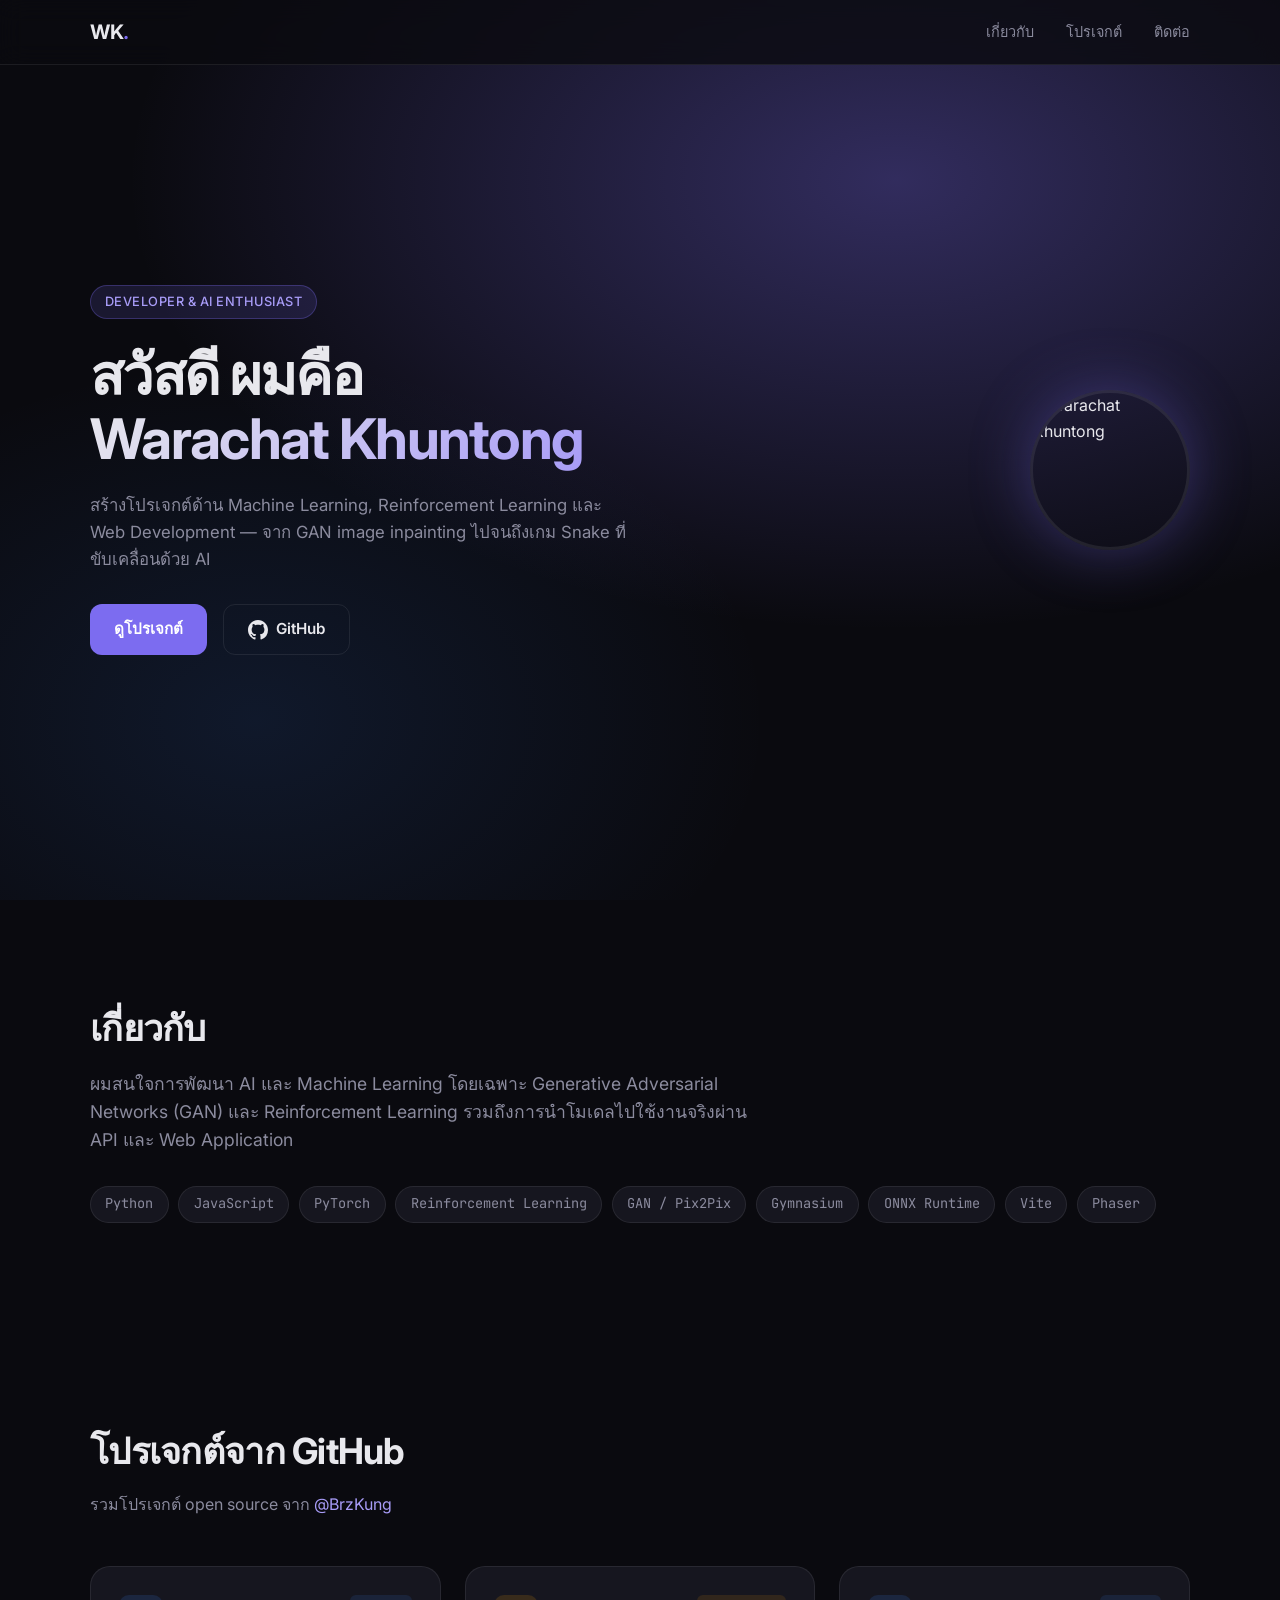
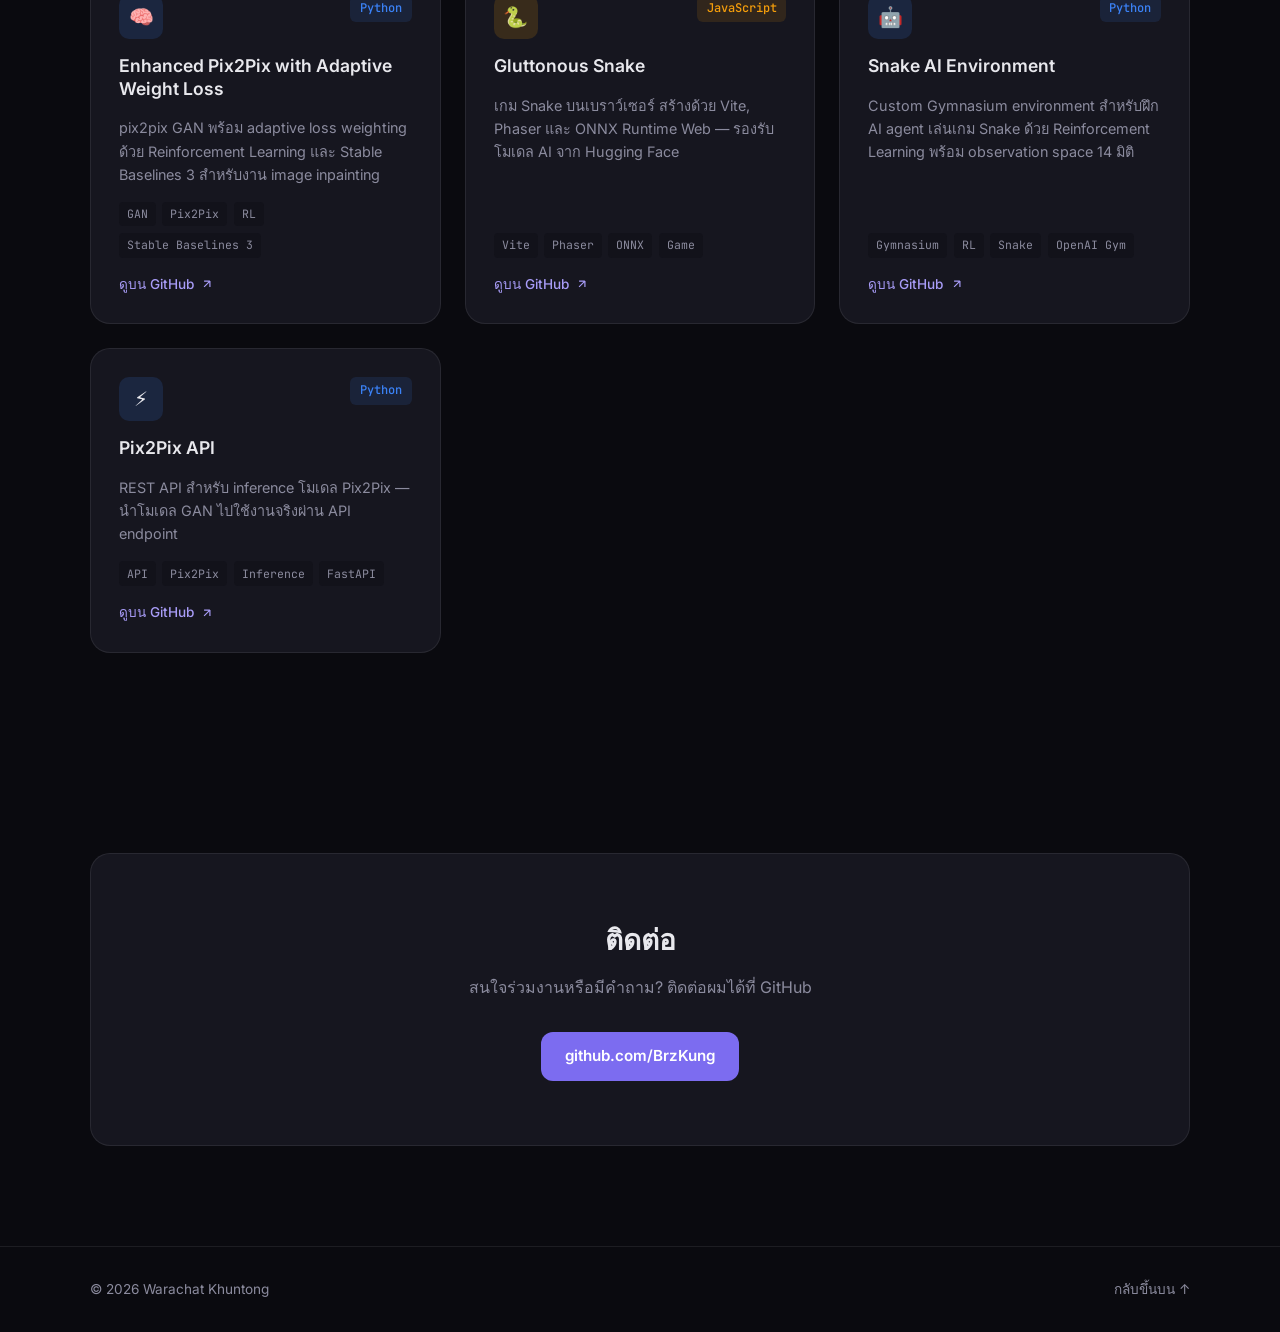
==== index.html @ 5121f23b "Add static portfolio site for GitHub Pages Deploy personal portfolio showcasing BrzKung open-source " ====
<!DOCTYPE html>
<html lang="th">
<head>
  <meta charset="UTF-8" />
  <meta name="viewport" content="width=device-width, initial-scale=1.0" />
  <meta name="description" content="Portfolio ของ Warachat Khuntong — AI, Machine Learning และ Web Development" />
  <title>Warachat Khuntong | Portfolio</title>
  <link rel="preconnect" href="https://fonts.googleapis.com" />
  <link rel="preconnect" href="https://fonts.gstatic.com" crossorigin />
  <link href="https://fonts.googleapis.com/css2?family=Inter:wght@400;500;600;700&family=JetBrains+Mono:wght@400;500&display=swap" rel="stylesheet" />
  <link rel="stylesheet" href="css/style.css" />
</head>
<body>
  <header class="header" id="top">
    <nav class="nav container">
      <a href="#top" class="nav__logo">WK<span class="nav__logo-dot">.</span></a>
      <button class="nav__toggle" aria-label="เปิดเมนู" aria-expanded="false">
        <span></span>
        <span></span>
        <span></span>
      </button>
      <ul class="nav__links">
        <li><a href="#about">เกี่ยวกับ</a></li>
        <li><a href="#projects">โปรเจกต์</a></li>
        <li><a href="#contact">ติดต่อ</a></li>
      </ul>
    </nav>
  </header>

  <main>
    <section class="hero">
      <div class="hero__bg" aria-hidden="true"></div>
      <div class="container hero__inner">
        <div class="hero__content">
          <div class="hero__badge">Developer &amp; AI Enthusiast</div>
          <h1 class="hero__title">
            สวัสดี ผมคือ<br />
            <span class="hero__name">Warachat Khuntong</span>
          </h1>
          <p class="hero__subtitle">
            สร้างโปรเจกต์ด้าน Machine Learning, Reinforcement Learning และ Web Development
            — จาก GAN image inpainting ไปจนถึงเกม Snake ที่ขับเคลื่อนด้วย AI
          </p>
          <div class="hero__actions">
            <a href="#projects" class="btn btn--primary">ดูโปรเจกต์</a>
            <a href="https://github.com/BrzKung" target="_blank" rel="noopener noreferrer" class="btn btn--ghost">
              <svg width="20" height="20" viewBox="0 0 24 24" fill="currentColor" aria-hidden="true"><path d="M12 0C5.37 0 0 5.37 0 12c0 5.31 3.435 9.795 8.205 11.385.6.105.825-.255.825-.57 0-.285-.015-1.23-.015-2.235-3.015.555-3.795-.735-4.035-1.41-.135-.345-.72-1.41-1.23-1.695-.42-.225-1.02-.78-.015-.795.945-.015 1.62.87 1.845 1.23 1.08 1.815 2.805 1.305 3.495.99.105-.78.42-1.305.765-1.605-2.67-.3-5.46-1.335-5.46-5.925 0-1.305.465-2.385 1.23-3.225-.12-.3-.54-1.53.12-3.18 0 0 1.005-.315 3.3 1.23.96-.27 1.98-.405 3-.405s2.04.135 3 .405c2.295-1.56 3.3-1.23 3.3-1.23.66 1.65.24 2.88.12 3.18.765.84 1.23 1.905 1.23 3.225 0 4.605-2.805 5.625-5.475 5.925.435.375.81 1.095.81 2.22 0 1.605-.015 2.895-.015 3.3 0 .315.225.69.825.57A12.02 12.02 0 0 0 24 12c0-6.63-5.37-12-12-12z"/></svg>
              GitHub
            </a>
          </div>
        </div>
        <div class="hero__avatar-wrap">
          <img
            src="https://avatars.githubusercontent.com/u/87606134?v=4"
            alt="Warachat Khuntong"
            class="hero__avatar"
            width="160"
            height="160"
          />
        </div>
      </div>
    </section>

    <section class="about section" id="about">
      <div class="container">
        <h2 class="section__title">เกี่ยวกับ</h2>
        <div class="about__grid">
          <p class="about__text">
            ผมสนใจการพัฒนา AI และ Machine Learning โดยเฉพาะ Generative Adversarial Networks (GAN)
            และ Reinforcement Learning รวมถึงการนำโมเดลไปใช้งานจริงผ่าน API และ Web Application
          </p>
          <div class="about__skills">
            <span class="skill-tag">Python</span>
            <span class="skill-tag">JavaScript</span>
            <span class="skill-tag">PyTorch</span>
            <span class="skill-tag">Reinforcement Learning</span>
            <span class="skill-tag">GAN / Pix2Pix</span>
            <span class="skill-tag">Gymnasium</span>
            <span class="skill-tag">ONNX Runtime</span>
            <span class="skill-tag">Vite</span>
            <span class="skill-tag">Phaser</span>
          </div>
        </div>
      </div>
    </section>

    <section class="projects section" id="projects">
      <div class="container">
        <h2 class="section__title">โปรเจกต์จาก GitHub</h2>
        <p class="section__subtitle">รวมโปรเจกต์ open source จาก <a href="https://github.com/BrzKung" target="_blank" rel="noopener noreferrer">@BrzKung</a></p>
        <div class="projects__grid" id="projects-grid"></div>
      </div>
    </section>

    <section class="contact section" id="contact">
      <div class="container">
        <div class="contact__card">
          <h2 class="contact__title">ติดต่อ</h2>
          <p class="contact__text">สนใจร่วมงานหรือมีคำถาม? ติดต่อผมได้ที่ GitHub</p>
          <a href="https://github.com/BrzKung" target="_blank" rel="noopener noreferrer" class="btn btn--primary">
            github.com/BrzKung
          </a>
        </div>
      </div>
    </section>
  </main>

  <footer class="footer">
    <div class="container footer__inner">
      <p>&copy; <span id="year"></span> Warachat Khuntong</p>
      <a href="#top" class="footer__top">กลับขึ้นบน ↑</a>
    </div>
  </footer>

  <script src="js/main.js"></script>
</body>
</html>
---- css/style.css ----
:root {
  --bg: #0a0a0f;
  --bg-elevated: #12121a;
  --bg-card: #16161f;
  --border: rgba(255, 255, 255, 0.08);
  --text: #e8e8ed;
  --text-muted: #8b8b9e;
  --accent: #7c6cf0;
  --accent-light: #a89cf7;
  --accent-glow: rgba(124, 108, 240, 0.35);
  --python: #3b82f6;
  --javascript: #f59e0b;
  --radius: 12px;
  --radius-lg: 20px;
  --font: "Inter", system-ui, sans-serif;
  --font-mono: "JetBrains Mono", monospace;
  --transition: 0.25s ease;
}

*,
*::before,
*::after {
  box-sizing: border-box;
  margin: 0;
  padding: 0;
}

html {
  scroll-behavior: smooth;
}

body {
  font-family: var(--font);
  background: var(--bg);
  color: var(--text);
  line-height: 1.6;
  -webkit-font-smoothing: antialiased;
}

a {
  color: var(--accent-light);
  text-decoration: none;
  transition: color var(--transition);
}

a:hover {
  color: var(--text);
}

img {
  display: block;
  max-width: 100%;
}

.container {
  width: min(1100px, 92vw);
  margin-inline: auto;
}

/* Header */
.header {
  position: fixed;
  top: 0;
  left: 0;
  right: 0;
  z-index: 100;
  background: rgba(10, 10, 15, 0.8);
  backdrop-filter: blur(12px);
  border-bottom: 1px solid var(--border);
}

.nav {
  display: flex;
  align-items: center;
  justify-content: space-between;
  height: 64px;
}

.nav__logo {
  font-weight: 700;
  font-size: 1.25rem;
  color: var(--text);
  letter-spacing: -0.02em;
}

.nav__logo-dot {
  color: var(--accent);
}

.nav__links {
  display: flex;
  gap: 2rem;
  list-style: none;
}

.nav__links a {
  color: var(--text-muted);
  font-size: 0.9rem;
  font-weight: 500;
}

.nav__links a:hover {
  color: var(--text);
}

.nav__toggle {
  display: none;
  flex-direction: column;
  gap: 5px;
  background: none;
  border: none;
  cursor: pointer;
  padding: 4px;
}

.nav__toggle span {
  display: block;
  width: 22px;
  height: 2px;
  background: var(--text);
  border-radius: 2px;
  transition: var(--transition);
}

/* Hero */
.hero {
  position: relative;
  min-height: 100vh;
  display: flex;
  flex-direction: column;
  justify-content: center;
  padding: 120px 0 80px;
  overflow: hidden;
}

.hero__bg {
  position: absolute;
  inset: 0;
  background:
    radial-gradient(ellipse 60% 50% at 70% 20%, var(--accent-glow), transparent),
    radial-gradient(ellipse 40% 40% at 20% 80%, rgba(59, 130, 246, 0.12), transparent);
  pointer-events: none;
}

.hero__inner {
  position: relative;
  z-index: 1;
  display: grid;
  grid-template-columns: 1fr auto;
  align-items: center;
  gap: 3rem;
}

.hero__content {
  min-width: 0;
}

.hero__badge {
  display: inline-block;
  padding: 0.35rem 0.85rem;
  border-radius: 999px;
  background: rgba(124, 108, 240, 0.15);
  border: 1px solid rgba(124, 108, 240, 0.3);
  color: var(--accent-light);
  font-size: 0.8rem;
  font-weight: 500;
  letter-spacing: 0.04em;
  text-transform: uppercase;
  margin-bottom: 1.5rem;
}

.hero__title {
  font-size: clamp(2.2rem, 5vw, 3.5rem);
  font-weight: 700;
  line-height: 1.15;
  letter-spacing: -0.03em;
  margin-bottom: 1.25rem;
}

.hero__name {
  background: linear-gradient(135deg, var(--text) 0%, var(--accent-light) 100%);
  -webkit-background-clip: text;
  -webkit-text-fill-color: transparent;
  background-clip: text;
}

.hero__subtitle {
  max-width: 540px;
  color: var(--text-muted);
  font-size: 1.05rem;
  margin-bottom: 2rem;
}

.hero__actions {
  display: flex;
  flex-wrap: wrap;
  gap: 1rem;
}

.hero__avatar-wrap {
  flex-shrink: 0;
}

.hero__avatar {
  width: 160px;
  height: 160px;
  border-radius: 50%;
  border: 3px solid var(--border);
  box-shadow: 0 0 60px var(--accent-glow);
  object-fit: cover;
}

/* Buttons */
.btn {
  display: inline-flex;
  align-items: center;
  gap: 0.5rem;
  padding: 0.75rem 1.5rem;
  border-radius: var(--radius);
  font-weight: 600;
  font-size: 0.95rem;
  transition: all var(--transition);
  border: none;
  cursor: pointer;
}

.btn--primary {
  background: var(--accent);
  color: #fff;
}

.btn--primary:hover {
  background: var(--accent-light);
  color: #fff;
  transform: translateY(-2px);
  box-shadow: 0 8px 24px var(--accent-glow);
}

.btn--ghost {
  background: transparent;
  color: var(--text);
  border: 1px solid var(--border);
}

.btn--ghost:hover {
  border-color: var(--accent);
  color: var(--accent-light);
  transform: translateY(-2px);
}

/* Sections */
.section {
  padding: 100px 0;
}

.section__title {
  font-size: clamp(1.75rem, 3vw, 2.25rem);
  font-weight: 700;
  letter-spacing: -0.02em;
  margin-bottom: 0.75rem;
}

.section__subtitle {
  color: var(--text-muted);
  margin-bottom: 3rem;
}

/* About */
.about__grid {
  display: grid;
  gap: 2rem;
}

.about__text {
  font-size: 1.1rem;
  color: var(--text-muted);
  max-width: 680px;
}

.about__skills {
  display: flex;
  flex-wrap: wrap;
  gap: 0.6rem;
}

.skill-tag {
  padding: 0.4rem 0.9rem;
  border-radius: 999px;
  background: var(--bg-card);
  border: 1px solid var(--border);
  font-size: 0.85rem;
  color: var(--text-muted);
  font-family: var(--font-mono);
}

/* Projects */
.projects__grid {
  display: grid;
  grid-template-columns: repeat(auto-fill, minmax(300px, 1fr));
  gap: 1.5rem;
}

.project-card {
  background: var(--bg-card);
  border: 1px solid var(--border);
  border-radius: var(--radius-lg);
  padding: 1.75rem;
  display: flex;
  flex-direction: column;
  gap: 1rem;
  transition: all var(--transition);
}

.project-card:hover {
  border-color: rgba(124, 108, 240, 0.4);
  transform: translateY(-4px);
  box-shadow: 0 12px 40px rgba(0, 0, 0, 0.4);
}

.project-card__header {
  display: flex;
  align-items: flex-start;
  justify-content: space-between;
  gap: 1rem;
}

.project-card__icon {
  width: 44px;
  height: 44px;
  border-radius: 10px;
  display: flex;
  align-items: center;
  justify-content: center;
  font-size: 1.25rem;
  flex-shrink: 0;
}

.project-card__icon--python {
  background: rgba(59, 130, 246, 0.15);
}

.project-card__icon--javascript {
  background: rgba(245, 158, 11, 0.15);
}

.project-card__lang {
  font-family: var(--font-mono);
  font-size: 0.75rem;
  font-weight: 500;
  padding: 0.25rem 0.6rem;
  border-radius: 6px;
  flex-shrink: 0;
}

.project-card__lang--python {
  color: var(--python);
  background: rgba(59, 130, 246, 0.12);
}

.project-card__lang--javascript {
  color: var(--javascript);
  background: rgba(245, 158, 11, 0.12);
}

.project-card__title {
  font-size: 1.1rem;
  font-weight: 600;
  color: var(--text);
  line-height: 1.3;
}

.project-card__title a {
  color: inherit;
}

.project-card__title a:hover {
  color: var(--accent-light);
}

.project-card__desc {
  color: var(--text-muted);
  font-size: 0.9rem;
  flex: 1;
}

.project-card__tags {
  display: flex;
  flex-wrap: wrap;
  gap: 0.4rem;
}

.project-card__tag {
  font-size: 0.72rem;
  font-family: var(--font-mono);
  color: var(--text-muted);
  padding: 0.2rem 0.5rem;
  border-radius: 4px;
  background: var(--bg-elevated);
}

.project-card__link {
  display: inline-flex;
  align-items: center;
  gap: 0.4rem;
  font-size: 0.85rem;
  font-weight: 500;
  color: var(--accent-light);
  margin-top: auto;
}

.project-card__link svg {
  transition: transform var(--transition);
}

.project-card__link:hover svg {
  transform: translate(2px, -2px);
}

/* Contact */
.contact__card {
  text-align: center;
  padding: 4rem 2rem;
  background: var(--bg-card);
  border: 1px solid var(--border);
  border-radius: var(--radius-lg);
}

.contact__title {
  font-size: 1.75rem;
  margin-bottom: 0.75rem;
}

.contact__text {
  color: var(--text-muted);
  margin-bottom: 2rem;
}

/* Footer */
.footer {
  padding: 2rem 0;
  border-top: 1px solid var(--border);
}

.footer__inner {
  display: flex;
  align-items: center;
  justify-content: space-between;
  font-size: 0.85rem;
  color: var(--text-muted);
}

.footer__top {
  color: var(--text-muted);
}

.footer__top:hover {
  color: var(--accent-light);
}

/* Responsive */
@media (max-width: 768px) {
  .hero__inner {
    grid-template-columns: 1fr;
    gap: 2rem;
  }

  .hero__avatar-wrap {
    order: -1;
  }

  .hero {
    padding-bottom: 60px;
  }
}

@media (max-width: 640px) {
  .nav__toggle {
    display: flex;
  }

  .nav__links {
    position: fixed;
    top: 64px;
    left: 0;
    right: 0;
    flex-direction: column;
    gap: 0;
    background: var(--bg-elevated);
    border-bottom: 1px solid var(--border);
    padding: 1rem 0;
    transform: translateY(-120%);
    opacity: 0;
    pointer-events: none;
    transition: all var(--transition);
  }

  .nav__links.is-open {
    transform: translateY(0);
    opacity: 1;
    pointer-events: auto;
  }

  .nav__links li a {
    display: block;
    padding: 0.75rem 1.5rem;
  }

  .nav__toggle.is-open span:nth-child(1) {
    transform: rotate(45deg) translate(5px, 5px);
  }

  .nav__toggle.is-open span:nth-child(2) {
    opacity: 0;
  }

  .nav__toggle.is-open span:nth-child(3) {
    transform: rotate(-45deg) translate(5px, -5px);
  }

  .section {
    padding: 70px 0;
  }
}
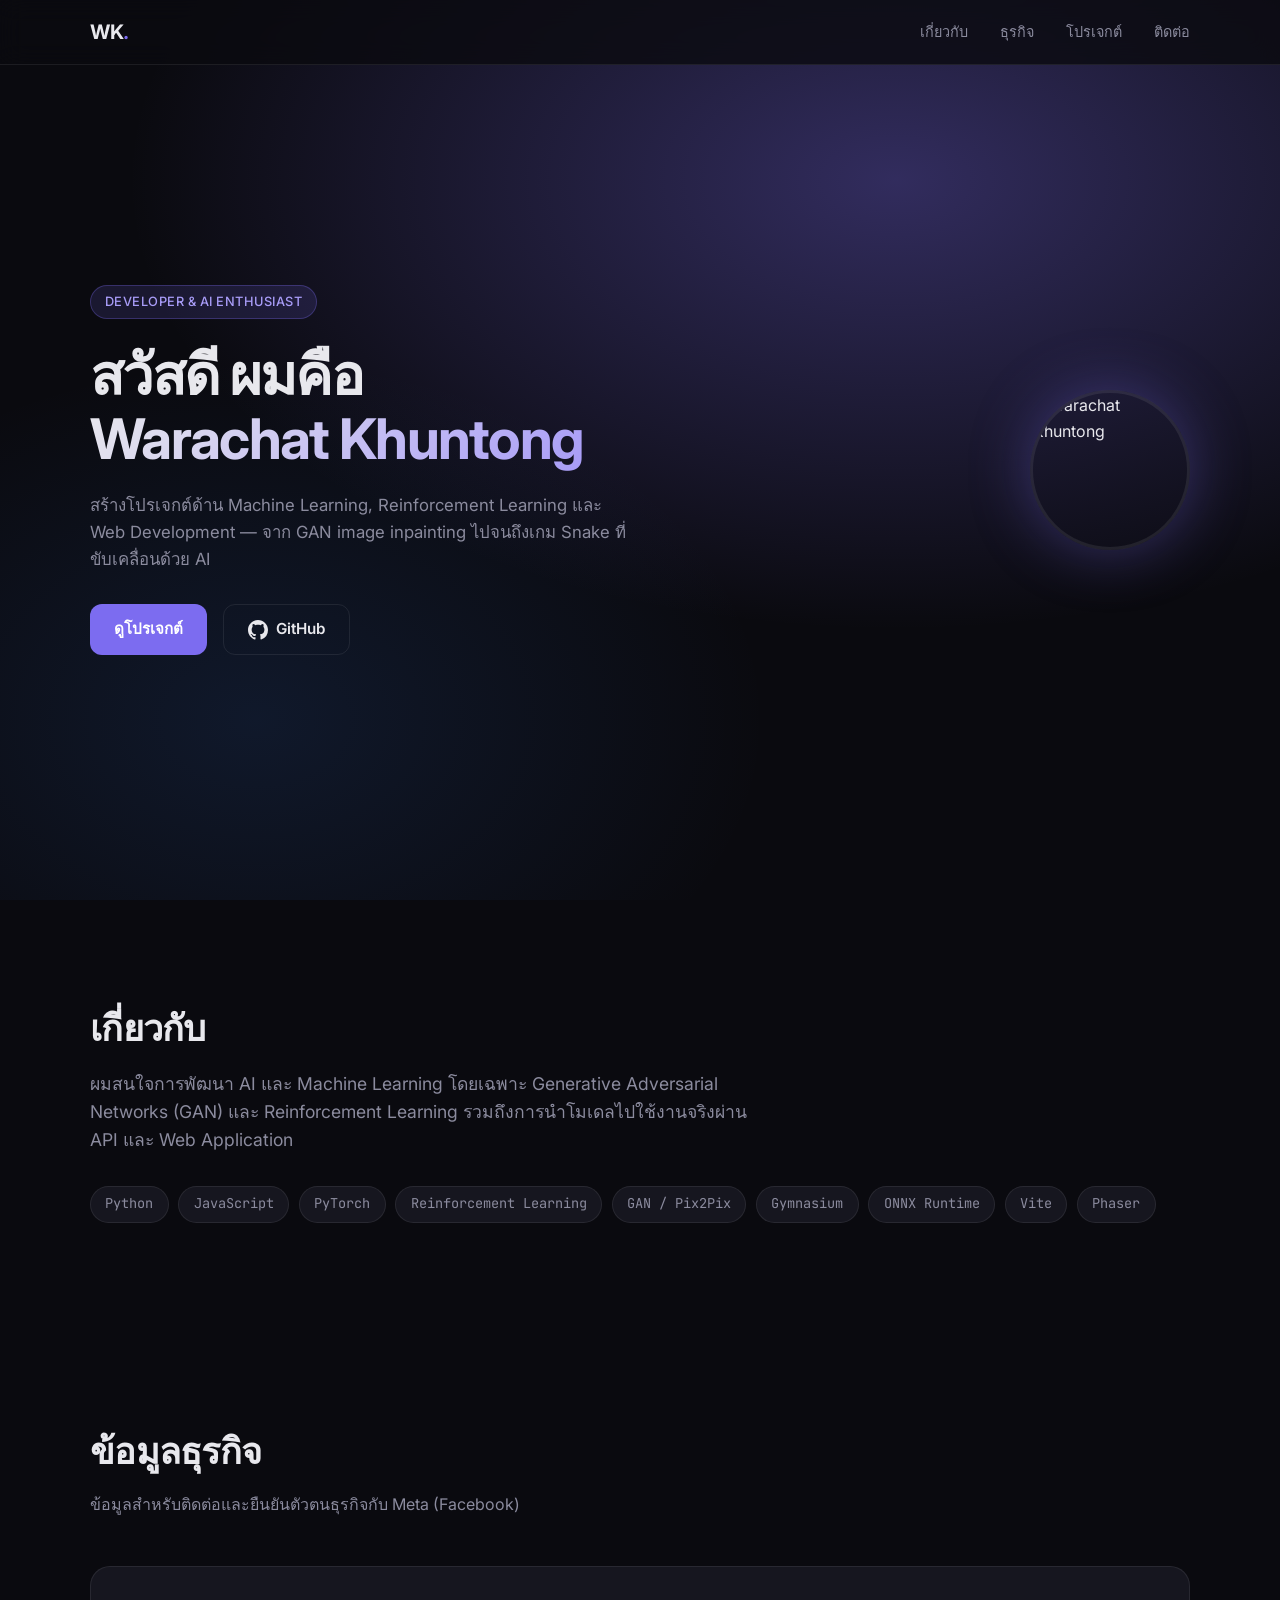
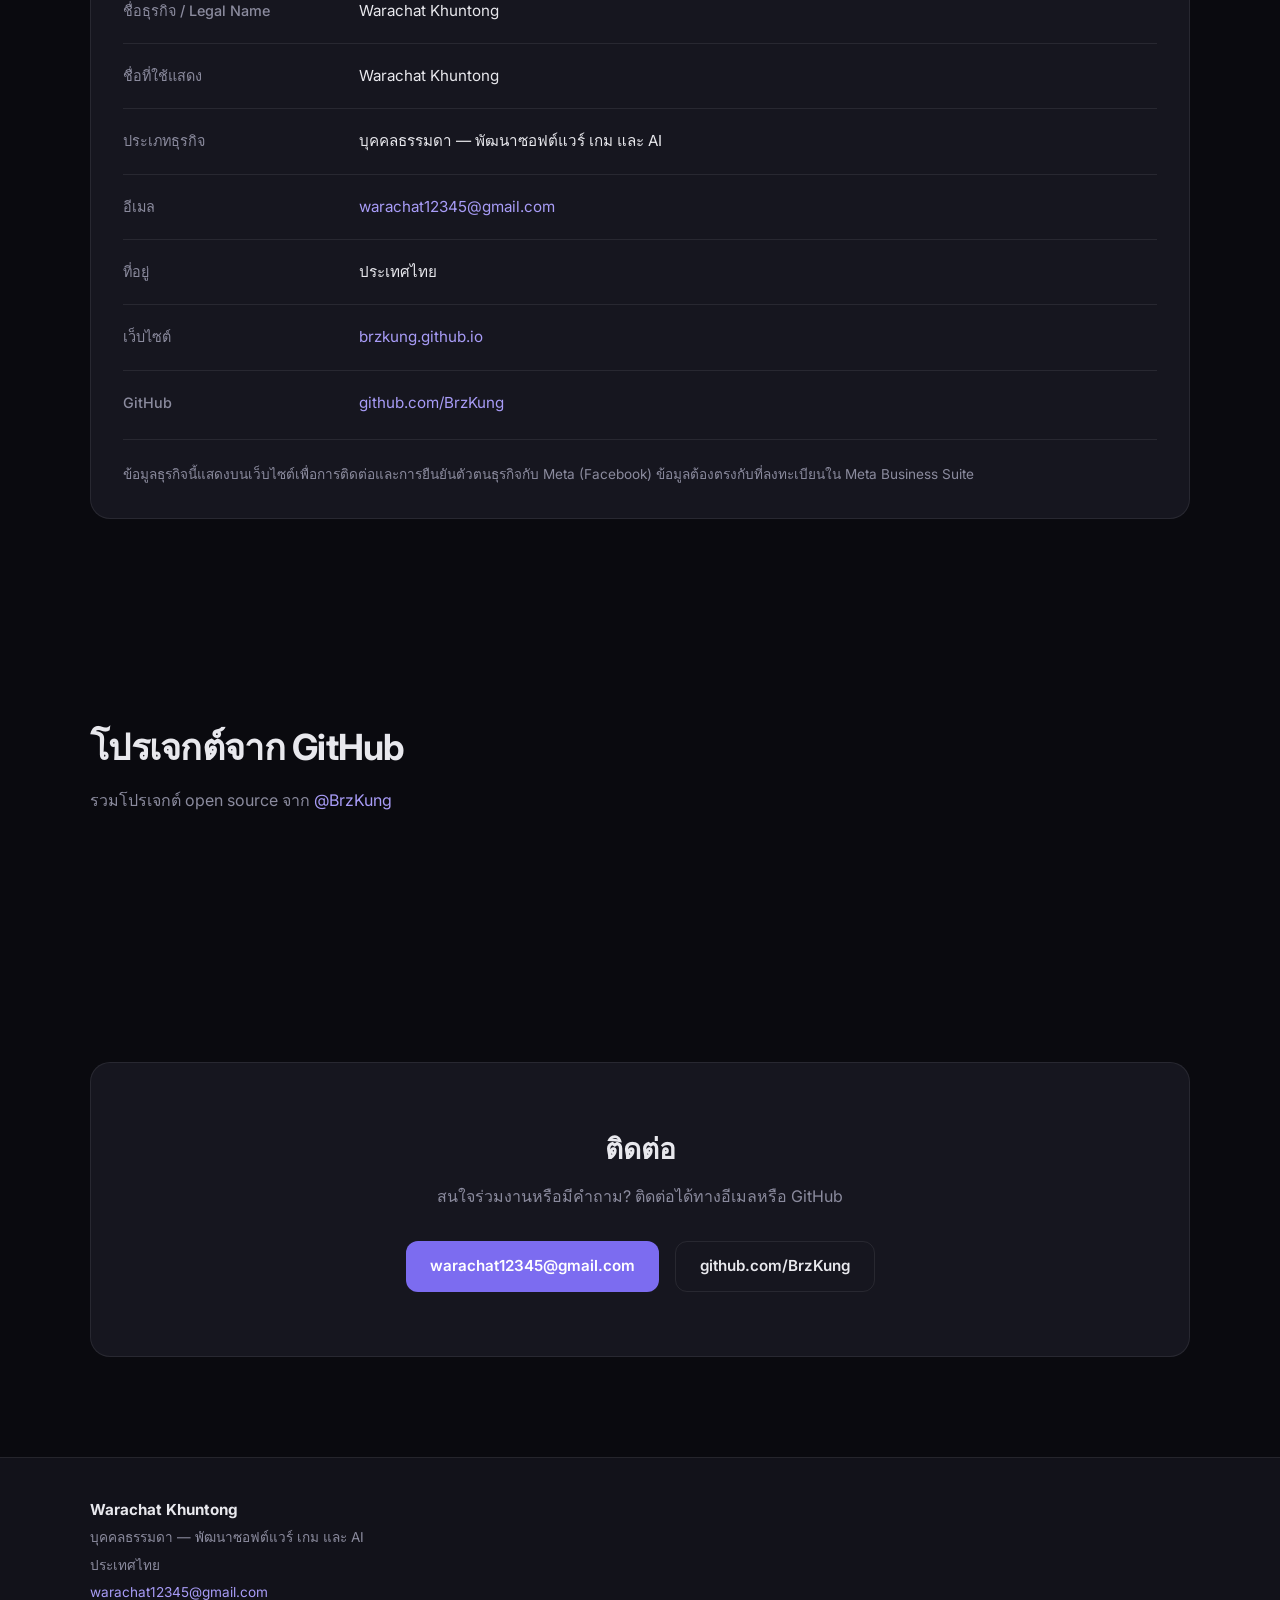
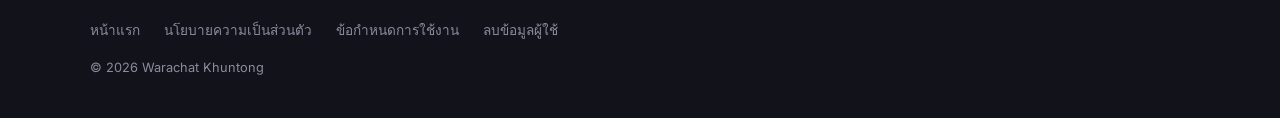
==== commit 6700072b: "Add business verification pages for Meta Facebook Include business info section, privacy policy, ter" ====
--- a/index.html
+++ b/index.html
@@ -21,6 +21,7 @@
       </button>
       <ul class="nav__links">
         <li><a href="#about">เกี่ยวกับ</a></li>
+        <li><a href="#business">ธุรกิจ</a></li>
         <li><a href="#projects">โปรเจกต์</a></li>
         <li><a href="#contact">ติดต่อ</a></li>
       </ul>
@@ -84,6 +85,14 @@
       </div>
     </section>
 
+    <section class="business section" id="business">
+      <div class="container">
+        <h2 class="section__title">ข้อมูลธุรกิจ</h2>
+        <p class="section__subtitle">ข้อมูลสำหรับติดต่อและยืนยันตัวตนธุรกิจกับ Meta (Facebook)</p>
+        <div class="business__card" id="business-info"></div>
+      </div>
+    </section>
+
     <section class="projects section" id="projects">
       <div class="container">
         <h2 class="section__title">โปรเจกต์จาก GitHub</h2>
@@ -96,22 +105,21 @@
       <div class="container">
         <div class="contact__card">
           <h2 class="contact__title">ติดต่อ</h2>
-          <p class="contact__text">สนใจร่วมงานหรือมีคำถาม? ติดต่อผมได้ที่ GitHub</p>
-          <a href="https://github.com/BrzKung" target="_blank" rel="noopener noreferrer" class="btn btn--primary">
-            github.com/BrzKung
-          </a>
+          <p class="contact__text">สนใจร่วมงานหรือมีคำถาม? ติดต่อได้ทางอีเมลหรือ GitHub</p>
+          <div class="contact__actions">
+            <a href="mailto:warachat12345@gmail.com" class="btn btn--primary">warachat12345@gmail.com</a>
+            <a href="https://github.com/BrzKung" target="_blank" rel="noopener noreferrer" class="btn btn--ghost">
+              github.com/BrzKung
+            </a>
+          </div>
         </div>
       </div>
     </section>
   </main>
 
-  <footer class="footer">
-    <div class="container footer__inner">
-      <p>&copy; <span id="year"></span> Warachat Khuntong</p>
-      <a href="#top" class="footer__top">กลับขึ้นบน ↑</a>
-    </div>
-  </footer>
+  <footer class="footer" id="legal-footer"></footer>
 
+  <script src="js/site-config.js"></script>
   <script src="js/main.js"></script>
 </body>
 </html>
--- a/css/style.css
+++ b/css/style.css
@@ -435,26 +435,146 @@
   margin-bottom: 2rem;
 }
 
+.contact__actions {
+  display: flex;
+  flex-wrap: wrap;
+  gap: 1rem;
+  justify-content: center;
+}
+
+/* Business */
+.business__card {
+  background: var(--bg-card);
+  border: 1px solid var(--border);
+  border-radius: var(--radius-lg);
+  padding: 2rem;
+}
+
+.business-info {
+  display: grid;
+  gap: 1.25rem;
+}
+
+.business-info__row {
+  display: grid;
+  grid-template-columns: minmax(140px, 220px) 1fr;
+  gap: 1rem;
+  padding-bottom: 1.25rem;
+  border-bottom: 1px solid var(--border);
+}
+
+.business-info__row:last-child {
+  border-bottom: none;
+  padding-bottom: 0;
+}
+
+.business-info__row dt {
+  color: var(--text-muted);
+  font-size: 0.9rem;
+  font-weight: 500;
+}
+
+.business-info__row dd {
+  color: var(--text);
+  font-size: 0.95rem;
+}
+
+.business-info__row dd a {
+  color: var(--accent-light);
+}
+
+.business-info__note {
+  margin-top: 1.5rem;
+  padding-top: 1.5rem;
+  border-top: 1px solid var(--border);
+  color: var(--text-muted);
+  font-size: 0.85rem;
+}
+
+/* Legal pages */
+.legal-page {
+  padding: 120px 0 80px;
+}
+
+.legal-page__content {
+  max-width: 720px;
+}
+
+.legal-page h1 {
+  font-size: clamp(1.75rem, 3vw, 2.25rem);
+  margin-bottom: 0.5rem;
+}
+
+.legal-page__updated {
+  color: var(--text-muted);
+  font-size: 0.9rem;
+  margin-bottom: 2rem;
+}
+
+.legal-page h2 {
+  font-size: 1.15rem;
+  margin: 2rem 0 0.75rem;
+}
+
+.legal-page p,
+.legal-page li {
+  color: var(--text-muted);
+  margin-bottom: 0.75rem;
+}
+
+.legal-page ul,
+.legal-page ol {
+  padding-left: 1.25rem;
+  margin-bottom: 1rem;
+}
+
+.legal-page a {
+  color: var(--accent-light);
+}
+
+.legal-footer__inner {
+  display: grid;
+  gap: 1rem;
+}
+
+.legal-footer__brand {
+  display: flex;
+  flex-direction: column;
+  gap: 0.35rem;
+  font-size: 0.85rem;
+  color: var(--text-muted);
+}
+
+.legal-footer__brand strong {
+  color: var(--text);
+  font-size: 0.95rem;
+}
+
+.legal-footer__links {
+  display: flex;
+  flex-wrap: wrap;
+  gap: 1rem 1.5rem;
+  font-size: 0.85rem;
+}
+
+.legal-footer__links a {
+  color: var(--text-muted);
+}
+
+.legal-footer__links a:hover {
+  color: var(--accent-light);
+}
+
+.legal-footer__copy {
+  font-size: 0.8rem;
+  color: var(--text-muted);
+}
+
 /* Footer */
 .footer {
-  padding: 2rem 0;
+  padding: 2.5rem 0;
   border-top: 1px solid var(--border);
-}
-
-.footer__inner {
-  display: flex;
-  align-items: center;
-  justify-content: space-between;
-  font-size: 0.85rem;
-  color: var(--text-muted);
-}
-
-.footer__top {
-  color: var(--text-muted);
-}
-
-.footer__top:hover {
-  color: var(--accent-light);
+  background: var(--bg-elevated);
 }
 
 /* Responsive */
@@ -520,4 +640,9 @@
   .section {
     padding: 70px 0;
   }
-}
+
+  .business-info__row {
+    grid-template-columns: 1fr;
+    gap: 0.35rem;
+  }
+}
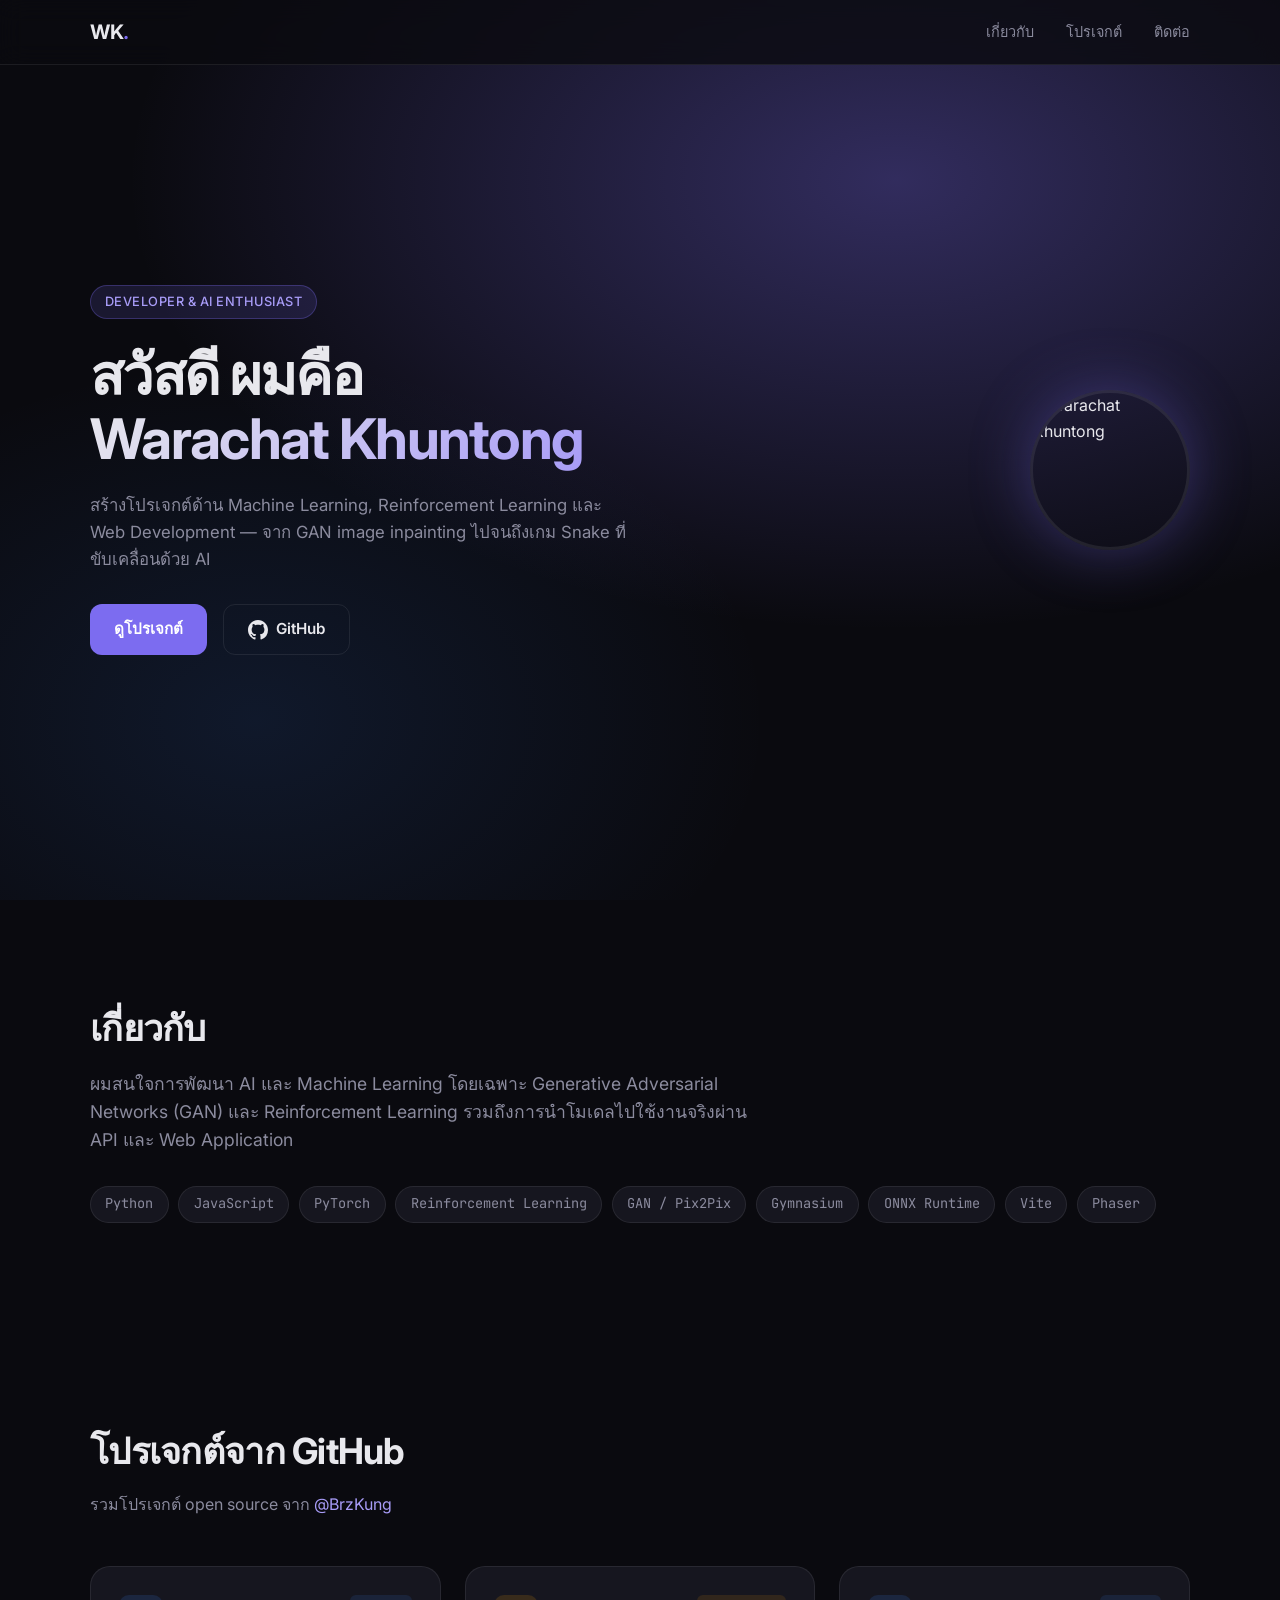
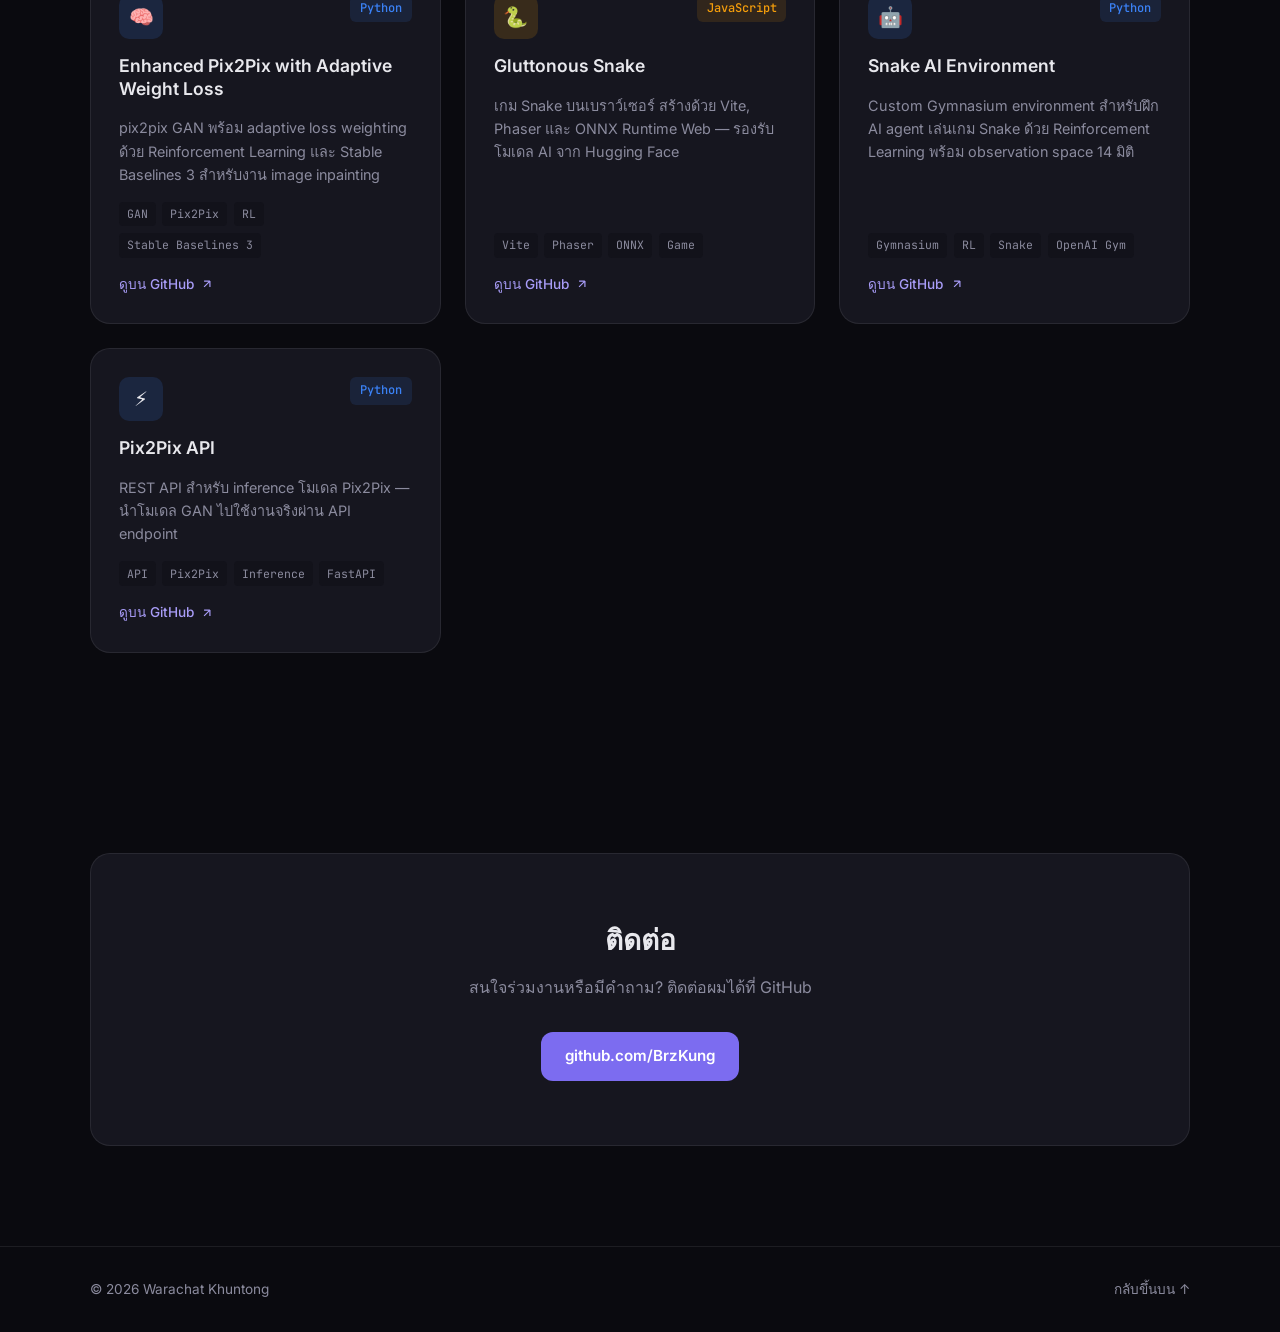
==== commit f7abda0b: "Simplify portfolio site and add Facebook domain verification Remove business/legal pages and restore" ====
--- a/index.html
+++ b/index.html
@@ -1,125 +1,161 @@
-<!DOCTYPE html>
+<!doctype html>
 <html lang="th">
-<head>
-  <meta charset="UTF-8" />
-  <meta name="viewport" content="width=device-width, initial-scale=1.0" />
-  <meta name="description" content="Portfolio ของ Warachat Khuntong — AI, Machine Learning และ Web Development" />
-  <title>Warachat Khuntong | Portfolio</title>
-  <link rel="preconnect" href="https://fonts.googleapis.com" />
-  <link rel="preconnect" href="https://fonts.gstatic.com" crossorigin />
-  <link href="https://fonts.googleapis.com/css2?family=Inter:wght@400;500;600;700&family=JetBrains+Mono:wght@400;500&display=swap" rel="stylesheet" />
-  <link rel="stylesheet" href="css/style.css" />
-</head>
-<body>
-  <header class="header" id="top">
-    <nav class="nav container">
-      <a href="#top" class="nav__logo">WK<span class="nav__logo-dot">.</span></a>
-      <button class="nav__toggle" aria-label="เปิดเมนู" aria-expanded="false">
-        <span></span>
-        <span></span>
-        <span></span>
-      </button>
-      <ul class="nav__links">
-        <li><a href="#about">เกี่ยวกับ</a></li>
-        <li><a href="#business">ธุรกิจ</a></li>
-        <li><a href="#projects">โปรเจกต์</a></li>
-        <li><a href="#contact">ติดต่อ</a></li>
-      </ul>
-    </nav>
-  </header>
+  <head>
+    <meta charset="UTF-8" />
+    <meta name="viewport" content="width=device-width, initial-scale=1.0" />
+    <meta
+      name="description"
+      content="Portfolio ของ Warachat Khuntong — AI, Machine Learning และ Web Development"
+    />
+    <meta
+      name="facebook-domain-verification"
+      content="l796jmhd7yxtase8lvh9i5nqq3ig38"
+    />
+    <title>Warachat Khuntong | Portfolio</title>
+    <link rel="preconnect" href="https://fonts.googleapis.com" />
+    <link rel="preconnect" href="https://fonts.gstatic.com" crossorigin />
+    <link
+      href="https://fonts.googleapis.com/css2?family=Inter:wght@400;500;600;700&family=JetBrains+Mono:wght@400;500&display=swap"
+      rel="stylesheet"
+    />
+    <link rel="stylesheet" href="css/style.css" />
+  </head>
+  <body>
+    <header class="header" id="top">
+      <nav class="nav container">
+        <a href="#top" class="nav__logo"
+          >WK<span class="nav__logo-dot">.</span></a
+        >
+        <button class="nav__toggle" aria-label="เปิดเมนู" aria-expanded="false">
+          <span></span>
+          <span></span>
+          <span></span>
+        </button>
+        <ul class="nav__links">
+          <li><a href="#about">เกี่ยวกับ</a></li>
+          <li><a href="#projects">โปรเจกต์</a></li>
+          <li><a href="#contact">ติดต่อ</a></li>
+        </ul>
+      </nav>
+    </header>
 
-  <main>
-    <section class="hero">
-      <div class="hero__bg" aria-hidden="true"></div>
-      <div class="container hero__inner">
-        <div class="hero__content">
-          <div class="hero__badge">Developer &amp; AI Enthusiast</div>
-          <h1 class="hero__title">
-            สวัสดี ผมคือ<br />
-            <span class="hero__name">Warachat Khuntong</span>
-          </h1>
-          <p class="hero__subtitle">
-            สร้างโปรเจกต์ด้าน Machine Learning, Reinforcement Learning และ Web Development
-            — จาก GAN image inpainting ไปจนถึงเกม Snake ที่ขับเคลื่อนด้วย AI
-          </p>
-          <div class="hero__actions">
-            <a href="#projects" class="btn btn--primary">ดูโปรเจกต์</a>
-            <a href="https://github.com/BrzKung" target="_blank" rel="noopener noreferrer" class="btn btn--ghost">
-              <svg width="20" height="20" viewBox="0 0 24 24" fill="currentColor" aria-hidden="true"><path d="M12 0C5.37 0 0 5.37 0 12c0 5.31 3.435 9.795 8.205 11.385.6.105.825-.255.825-.57 0-.285-.015-1.23-.015-2.235-3.015.555-3.795-.735-4.035-1.41-.135-.345-.72-1.41-1.23-1.695-.42-.225-1.02-.78-.015-.795.945-.015 1.62.87 1.845 1.23 1.08 1.815 2.805 1.305 3.495.99.105-.78.42-1.305.765-1.605-2.67-.3-5.46-1.335-5.46-5.925 0-1.305.465-2.385 1.23-3.225-.12-.3-.54-1.53.12-3.18 0 0 1.005-.315 3.3 1.23.96-.27 1.98-.405 3-.405s2.04.135 3 .405c2.295-1.56 3.3-1.23 3.3-1.23.66 1.65.24 2.88.12 3.18.765.84 1.23 1.905 1.23 3.225 0 4.605-2.805 5.625-5.475 5.925.435.375.81 1.095.81 2.22 0 1.605-.015 2.895-.015 3.3 0 .315.225.69.825.57A12.02 12.02 0 0 0 24 12c0-6.63-5.37-12-12-12z"/></svg>
-              GitHub
-            </a>
+    <main>
+      <section class="hero">
+        <div class="hero__bg" aria-hidden="true"></div>
+        <div class="container hero__inner">
+          <div class="hero__content">
+            <div class="hero__badge">Developer &amp; AI Enthusiast</div>
+            <h1 class="hero__title">
+              สวัสดี ผมคือ<br />
+              <span class="hero__name">Warachat Khuntong</span>
+            </h1>
+            <p class="hero__subtitle">
+              สร้างโปรเจกต์ด้าน Machine Learning, Reinforcement Learning และ Web
+              Development — จาก GAN image inpainting ไปจนถึงเกม Snake
+              ที่ขับเคลื่อนด้วย AI
+            </p>
+            <div class="hero__actions">
+              <a href="#projects" class="btn btn--primary">ดูโปรเจกต์</a>
+              <a
+                href="https://github.com/BrzKung"
+                target="_blank"
+                rel="noopener noreferrer"
+                class="btn btn--ghost"
+              >
+                <svg
+                  width="20"
+                  height="20"
+                  viewBox="0 0 24 24"
+                  fill="currentColor"
+                  aria-hidden="true"
+                >
+                  <path
+                    d="M12 0C5.37 0 0 5.37 0 12c0 5.31 3.435 9.795 8.205 11.385.6.105.825-.255.825-.57 0-.285-.015-1.23-.015-2.235-3.015.555-3.795-.735-4.035-1.41-.135-.345-.72-1.41-1.23-1.695-.42-.225-1.02-.78-.015-.795.945-.015 1.62.87 1.845 1.23 1.08 1.815 2.805 1.305 3.495.99.105-.78.42-1.305.765-1.605-2.67-.3-5.46-1.335-5.46-5.925 0-1.305.465-2.385 1.23-3.225-.12-.3-.54-1.53.12-3.18 0 0 1.005-.315 3.3 1.23.96-.27 1.98-.405 3-.405s2.04.135 3 .405c2.295-1.56 3.3-1.23 3.3-1.23.66 1.65.24 2.88.12 3.18.765.84 1.23 1.905 1.23 3.225 0 4.605-2.805 5.625-5.475 5.925.435.375.81 1.095.81 2.22 0 1.605-.015 2.895-.015 3.3 0 .315.225.69.825.57A12.02 12.02 0 0 0 24 12c0-6.63-5.37-12-12-12z"
+                  />
+                </svg>
+                GitHub
+              </a>
+            </div>
+          </div>
+          <div class="hero__avatar-wrap">
+            <img
+              src="https://avatars.githubusercontent.com/u/87606134?v=4"
+              alt="Warachat Khuntong"
+              class="hero__avatar"
+              width="160"
+              height="160"
+            />
           </div>
         </div>
-        <div class="hero__avatar-wrap">
-          <img
-            src="https://avatars.githubusercontent.com/u/87606134?v=4"
-            alt="Warachat Khuntong"
-            class="hero__avatar"
-            width="160"
-            height="160"
-          />
-        </div>
-      </div>
-    </section>
+      </section>
 
-    <section class="about section" id="about">
-      <div class="container">
-        <h2 class="section__title">เกี่ยวกับ</h2>
-        <div class="about__grid">
-          <p class="about__text">
-            ผมสนใจการพัฒนา AI และ Machine Learning โดยเฉพาะ Generative Adversarial Networks (GAN)
-            และ Reinforcement Learning รวมถึงการนำโมเดลไปใช้งานจริงผ่าน API และ Web Application
-          </p>
-          <div class="about__skills">
-            <span class="skill-tag">Python</span>
-            <span class="skill-tag">JavaScript</span>
-            <span class="skill-tag">PyTorch</span>
-            <span class="skill-tag">Reinforcement Learning</span>
-            <span class="skill-tag">GAN / Pix2Pix</span>
-            <span class="skill-tag">Gymnasium</span>
-            <span class="skill-tag">ONNX Runtime</span>
-            <span class="skill-tag">Vite</span>
-            <span class="skill-tag">Phaser</span>
+      <section class="about section" id="about">
+        <div class="container">
+          <h2 class="section__title">เกี่ยวกับ</h2>
+          <div class="about__grid">
+            <p class="about__text">
+              ผมสนใจการพัฒนา AI และ Machine Learning โดยเฉพาะ Generative
+              Adversarial Networks (GAN) และ Reinforcement Learning
+              รวมถึงการนำโมเดลไปใช้งานจริงผ่าน API และ Web Application
+            </p>
+            <div class="about__skills">
+              <span class="skill-tag">Python</span>
+              <span class="skill-tag">JavaScript</span>
+              <span class="skill-tag">PyTorch</span>
+              <span class="skill-tag">Reinforcement Learning</span>
+              <span class="skill-tag">GAN / Pix2Pix</span>
+              <span class="skill-tag">Gymnasium</span>
+              <span class="skill-tag">ONNX Runtime</span>
+              <span class="skill-tag">Vite</span>
+              <span class="skill-tag">Phaser</span>
+            </div>
           </div>
         </div>
-      </div>
-    </section>
+      </section>
 
-    <section class="business section" id="business">
-      <div class="container">
-        <h2 class="section__title">ข้อมูลธุรกิจ</h2>
-        <p class="section__subtitle">ข้อมูลสำหรับติดต่อและยืนยันตัวตนธุรกิจกับ Meta (Facebook)</p>
-        <div class="business__card" id="business-info"></div>
-      </div>
-    </section>
+      <section class="projects section" id="projects">
+        <div class="container">
+          <h2 class="section__title">โปรเจกต์จาก GitHub</h2>
+          <p class="section__subtitle">
+            รวมโปรเจกต์ open source จาก
+            <a
+              href="https://github.com/BrzKung"
+              target="_blank"
+              rel="noopener noreferrer"
+              >@BrzKung</a
+            >
+          </p>
+          <div class="projects__grid" id="projects-grid"></div>
+        </div>
+      </section>
 
-    <section class="projects section" id="projects">
-      <div class="container">
-        <h2 class="section__title">โปรเจกต์จาก GitHub</h2>
-        <p class="section__subtitle">รวมโปรเจกต์ open source จาก <a href="https://github.com/BrzKung" target="_blank" rel="noopener noreferrer">@BrzKung</a></p>
-        <div class="projects__grid" id="projects-grid"></div>
-      </div>
-    </section>
-
-    <section class="contact section" id="contact">
-      <div class="container">
-        <div class="contact__card">
-          <h2 class="contact__title">ติดต่อ</h2>
-          <p class="contact__text">สนใจร่วมงานหรือมีคำถาม? ติดต่อได้ทางอีเมลหรือ GitHub</p>
-          <div class="contact__actions">
-            <a href="mailto:warachat12345@gmail.com" class="btn btn--primary">warachat12345@gmail.com</a>
-            <a href="https://github.com/BrzKung" target="_blank" rel="noopener noreferrer" class="btn btn--ghost">
+      <section class="contact section" id="contact">
+        <div class="container">
+          <div class="contact__card">
+            <h2 class="contact__title">ติดต่อ</h2>
+            <p class="contact__text">
+              สนใจร่วมงานหรือมีคำถาม? ติดต่อผมได้ที่ GitHub
+            </p>
+            <a
+              href="https://github.com/BrzKung"
+              target="_blank"
+              rel="noopener noreferrer"
+              class="btn btn--primary"
+            >
               github.com/BrzKung
             </a>
           </div>
         </div>
+      </section>
+    </main>
+
+    <footer class="footer">
+      <div class="container footer__inner">
+        <p>&copy; <span id="year"></span> Warachat Khuntong</p>
+        <a href="#top" class="footer__top">กลับขึ้นบน ↑</a>
       </div>
-    </section>
-  </main>
+    </footer>
 
-  <footer class="footer" id="legal-footer"></footer>
-
-  <script src="js/site-config.js"></script>
-  <script src="js/main.js"></script>
-</body>
+    <script src="js/main.js"></script>
+  </body>
 </html>
--- a/css/style.css
+++ b/css/style.css
@@ -435,146 +435,26 @@
   margin-bottom: 2rem;
 }
 
-.contact__actions {
-  display: flex;
-  flex-wrap: wrap;
-  gap: 1rem;
-  justify-content: center;
-}
-
-/* Business */
-.business__card {
-  background: var(--bg-card);
-  border: 1px solid var(--border);
-  border-radius: var(--radius-lg);
-  padding: 2rem;
-}
-
-.business-info {
-  display: grid;
-  gap: 1.25rem;
-}
-
-.business-info__row {
-  display: grid;
-  grid-template-columns: minmax(140px, 220px) 1fr;
-  gap: 1rem;
-  padding-bottom: 1.25rem;
-  border-bottom: 1px solid var(--border);
-}
-
-.business-info__row:last-child {
-  border-bottom: none;
-  padding-bottom: 0;
-}
-
-.business-info__row dt {
-  color: var(--text-muted);
-  font-size: 0.9rem;
-  font-weight: 500;
-}
-
-.business-info__row dd {
-  color: var(--text);
-  font-size: 0.95rem;
-}
-
-.business-info__row dd a {
-  color: var(--accent-light);
-}
-
-.business-info__note {
-  margin-top: 1.5rem;
-  padding-top: 1.5rem;
-  border-top: 1px solid var(--border);
-  color: var(--text-muted);
-  font-size: 0.85rem;
-}
-
-/* Legal pages */
-.legal-page {
-  padding: 120px 0 80px;
-}
-
-.legal-page__content {
-  max-width: 720px;
-}
-
-.legal-page h1 {
-  font-size: clamp(1.75rem, 3vw, 2.25rem);
-  margin-bottom: 0.5rem;
-}
-
-.legal-page__updated {
-  color: var(--text-muted);
-  font-size: 0.9rem;
-  margin-bottom: 2rem;
-}
-
-.legal-page h2 {
-  font-size: 1.15rem;
-  margin: 2rem 0 0.75rem;
-}
-
-.legal-page p,
-.legal-page li {
-  color: var(--text-muted);
-  margin-bottom: 0.75rem;
-}
-
-.legal-page ul,
-.legal-page ol {
-  padding-left: 1.25rem;
-  margin-bottom: 1rem;
-}
-
-.legal-page a {
-  color: var(--accent-light);
-}
-
-.legal-footer__inner {
-  display: grid;
-  gap: 1rem;
-}
-
-.legal-footer__brand {
-  display: flex;
-  flex-direction: column;
-  gap: 0.35rem;
-  font-size: 0.85rem;
-  color: var(--text-muted);
-}
-
-.legal-footer__brand strong {
-  color: var(--text);
-  font-size: 0.95rem;
-}
-
-.legal-footer__links {
-  display: flex;
-  flex-wrap: wrap;
-  gap: 1rem 1.5rem;
-  font-size: 0.85rem;
-}
-
-.legal-footer__links a {
-  color: var(--text-muted);
-}
-
-.legal-footer__links a:hover {
-  color: var(--accent-light);
-}
-
-.legal-footer__copy {
-  font-size: 0.8rem;
-  color: var(--text-muted);
-}
-
 /* Footer */
 .footer {
-  padding: 2.5rem 0;
+  padding: 2rem 0;
   border-top: 1px solid var(--border);
-  background: var(--bg-elevated);
+}
+
+.footer__inner {
+  display: flex;
+  align-items: center;
+  justify-content: space-between;
+  font-size: 0.85rem;
+  color: var(--text-muted);
+}
+
+.footer__top {
+  color: var(--text-muted);
+}
+
+.footer__top:hover {
+  color: var(--accent-light);
 }
 
 /* Responsive */
@@ -640,9 +520,4 @@
   .section {
     padding: 70px 0;
   }
-
-  .business-info__row {
-    grid-template-columns: 1fr;
-    gap: 0.35rem;
-  }
-}
+}
